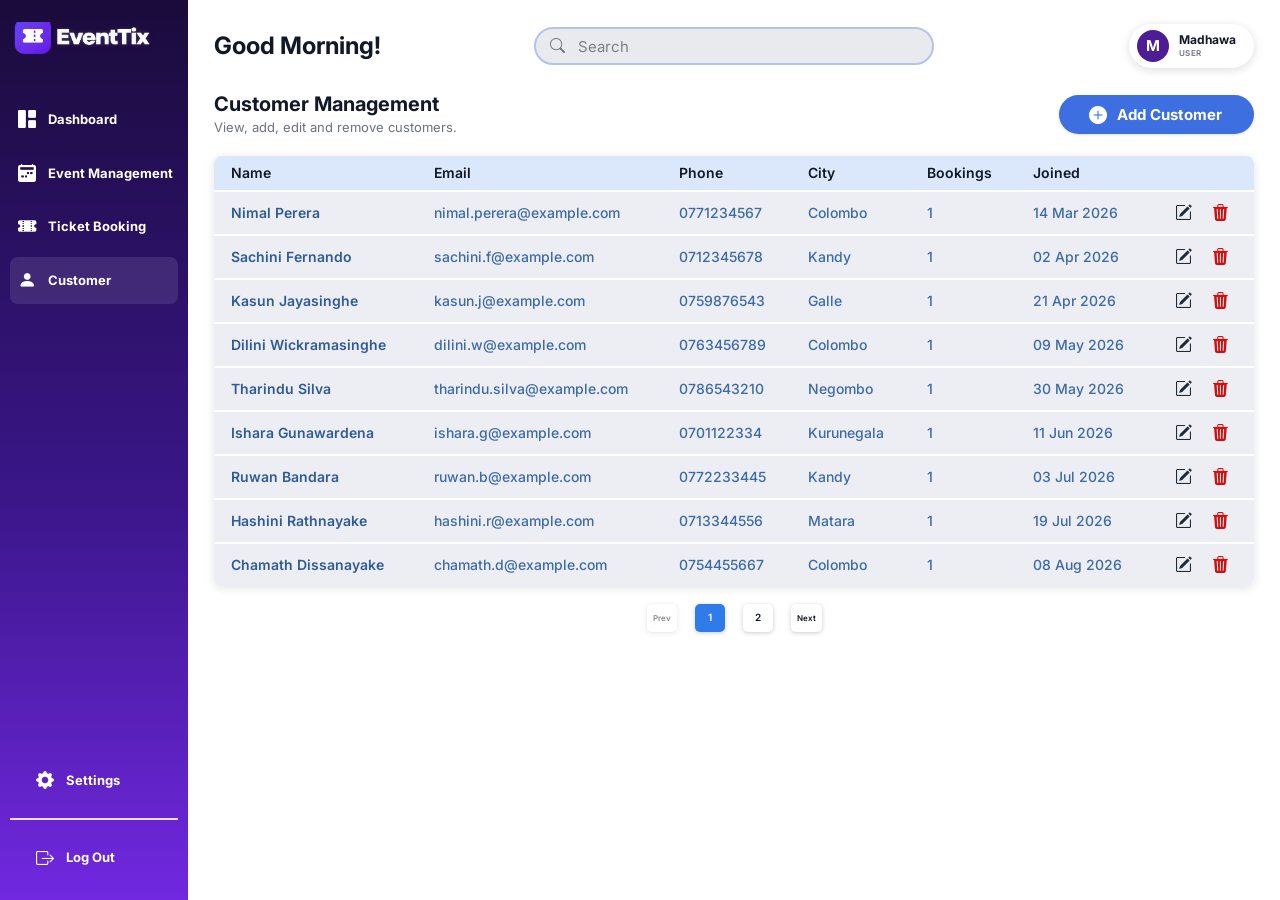
==== eventtix-backend/target/classes/static/customers.html @ 95b6c3e0 "layered_architecture_and_event" ====
<!DOCTYPE html>
<html lang="en">
<head>
  <meta charset="UTF-8">
  <meta name="viewport" content="width=device-width, initial-scale=1">
  <meta name="description" content="EventTix customer management – add, edit and remove customers.">
  <meta name="theme-color" content="#1a0b3b">
  <title>Customers | EventTix</title>
  <link rel="preconnect" href="https://fonts.googleapis.com">
  <link rel="preconnect" href="https://fonts.gstatic.com" crossorigin>
  <link href="https://fonts.googleapis.com/css2?family=Inter:wght@400;500;600;700;800&display=swap" rel="stylesheet">
  <link href="https://cdn.jsdelivr.net/npm/bootstrap@5.3.3/dist/css/bootstrap.min.css" rel="stylesheet">
  <link href="https://cdn.jsdelivr.net/npm/bootstrap-icons@1.11.3/font/bootstrap-icons.min.css" rel="stylesheet">
  <link href="css/style.css" rel="stylesheet">
</head>
<body data-page="customers">
  <div class="app-shell">

    <!-- ===== Sidebar (shared fragment) ===== -->
    <aside class="sidebar" id="sidebar" aria-label="Main navigation">
      <a class="sidebar-brand" href="index.html">
        <img src="assets/images/eventtix-logo.png" alt="EventTix">
      </a>
      <nav>
        <ul class="sidebar-nav">
          <li><a class="sidebar-link" href="index.html"><i class="bi bi-grid-1x2-fill" aria-hidden="true"></i><span>Dashboard</span></a></li>
          <li><a class="sidebar-link" href="events.html"><i class="bi bi-calendar2-week-fill" aria-hidden="true"></i><span>Event Management</span></a></li>
          <li><a class="sidebar-link" href="bookings.html"><i class="bi bi-ticket-perforated-fill" aria-hidden="true"></i><span>Ticket Booking</span></a></li>
          <li><a class="sidebar-link active" aria-current="page" href="customers.html"><i class="bi bi-person-fill" aria-hidden="true"></i><span>Customer</span></a></li>
        </ul>
      </nav>
      <div class="sidebar-footer">
        <ul class="sidebar-footer-nav">
          <li><a class="sidebar-link" href="#" data-action="settings"><i class="bi bi-gear-fill" aria-hidden="true"></i><span>Settings</span></a></li>
        </ul>
        <hr class="sidebar-divider">
        <ul class="sidebar-footer-nav">
          <li><a class="sidebar-link" href="#" data-action="logout"><i class="bi bi-box-arrow-right" aria-hidden="true"></i><span>Log Out</span></a></li>
        </ul>
      </div>
    </aside>
    <div class="sidebar-backdrop" id="sidebarBackdrop"></div>
    <!-- ===== /Sidebar ===== -->

    <main class="main-content">

      <!-- ===== Top header (shared fragment) ===== -->
      <header class="topbar">
        <div class="topbar-start">
          <button class="sidebar-toggle" id="sidebarToggle" type="button" aria-controls="sidebar" aria-expanded="false" aria-label="Open navigation">
            <i class="bi bi-list" aria-hidden="true"></i>
          </button>
          <p class="greeting" data-greeting>Good Morning!</p>
        </div>
        <form class="search-box" role="search" onsubmit="return false;">
          <i class="bi bi-search" aria-hidden="true"></i>
          <label for="globalSearch" class="visually-hidden">Search customers</label>
          <input type="search" id="globalSearch" name="q" placeholder="Search" autocomplete="off">
        </form>
        <div class="profile-pill">
          <span class="profile-avatar" aria-hidden="true">M</span>
          <span class="profile-text">
            <span class="profile-name">Madhawa</span>
            <span class="profile-role">User</span>
          </span>
        </div>
      </header>
      <!-- ===== /Top header ===== -->

      <div class="page-header">
        <div>
          <h1 class="page-title">Customer Management</h1>
          <p class="page-subtitle">View, add, edit and remove customers.</p>
        </div>
        <button type="button" class="btn btn-et-primary" id="addCustomerBtn"><i class="bi bi-plus-circle-fill" aria-hidden="true"></i>Add Customer</button>
      </div>

      <section class="panel" aria-label="Customers">
        <div class="table-responsive">
          <table class="table table-et">
            <thead>
              <tr>
                <th scope="col">Name</th>
                <th scope="col">Email</th>
                <th scope="col">Phone</th>
                <th scope="col">City</th>
                <th scope="col">Bookings</th>
                <th scope="col">Joined</th>
                <th scope="col" class="col-actions"><span class="visually-hidden">Actions</span></th>
              </tr>
            </thead>
            <tbody id="customersTableBody"></tbody>
          </table>
        </div>
      </section>

      <nav aria-label="Customers pagination">
        <ul class="pagination-et" id="customersPagination"></ul>
      </nav>
    </main>
  </div>

  <!-- Add / Edit customer modal -->
  <div class="modal fade" id="customerModal" tabindex="-1" aria-labelledby="customerModalTitle" aria-hidden="true">
    <div class="modal-dialog modal-dialog-centered">
      <div class="modal-content">
        <!-- action/method are ready for a Spring Boot controller, e.g. @PostMapping("/customers/save") -->
        <form id="customerForm" action="/customers/save" method="post" novalidate>
          <div class="modal-header border-0 pb-0">
            <h2 class="modal-title" id="customerModalTitle">Add Customer</h2>
            <button type="button" class="btn-close" data-bs-dismiss="modal" aria-label="Close"></button>
          </div>
          <div class="modal-body">
            <input type="hidden" name="id">
            <div class="row g-3">
              <div class="col-sm-6">
                <label for="firstName" class="form-label">First name</label>
                <input type="text" class="form-control" id="firstName" name="firstName" required minlength="2" maxlength="50">
                <div class="invalid-feedback">Enter a first name (2–50 characters).</div>
              </div>
              <div class="col-sm-6">
                <label for="lastName" class="form-label">Last name</label>
                <input type="text" class="form-control" id="lastName" name="lastName" required minlength="2" maxlength="50">
                <div class="invalid-feedback">Enter a last name (2–50 characters).</div>
              </div>
              <div class="col-12">
                <label for="email" class="form-label">Email</label>
                <input type="email" class="form-control" id="email" name="email" required maxlength="100" placeholder="name@example.com">
                <div class="invalid-feedback" id="emailFeedback">Enter a valid email address.</div>
              </div>
              <div class="col-sm-6">
                <label for="phone" class="form-label">Phone</label>
                <input type="tel" class="form-control" id="phone" name="phone" required pattern="0[0-9]{9}" placeholder="07XXXXXXXX">
                <div class="invalid-feedback">Enter a 10-digit number starting with 0.</div>
              </div>
              <div class="col-sm-6">
                <label for="city" class="form-label">City</label>
                <input type="text" class="form-control" id="city" name="city" required maxlength="50">
                <div class="invalid-feedback">Please enter a city.</div>
              </div>
            </div>
          </div>
          <div class="modal-footer border-0 pt-0">
            <button type="button" class="btn btn-et-outline" data-bs-dismiss="modal">Cancel</button>
            <button type="submit" class="btn btn-et-primary"><i class="bi bi-check-circle-fill" aria-hidden="true"></i>Save</button>
          </div>
        </form>
      </div>
    </div>
  </div>

  <script src="https://cdn.jsdelivr.net/npm/bootstrap@5.3.3/dist/js/bootstrap.bundle.min.js"></script>
  <script src="js/mock-data.js"></script>
  <script src="js/app.js"></script>
</body>
</html>
---- eventtix-backend/target/classes/static/css/style.css ----
/* ==========================================================================
   EventTix – Event Management System
   Shared design system for every page.
   ========================================================================== */

:root {
  --et-sidebar-width: 188px;
  --et-sidebar-top: #1a0b3b;
  --et-sidebar-bottom: #7128e0;
  --et-sidebar-active: rgba(255, 255, 255, 0.1);

  --et-primary: #3d6fe0;
  --et-primary-hover: #2f5cc7;
  --et-link: #3d6aa8;
  --et-text: #111827;
  --et-muted: #6b7280;

  --et-table-head: #dbe7fb;
  --et-table-row: #eceef3;
  --et-surface: #ffffff;
  --et-border: #e5e7eb;

  --et-radius-sm: 8px;
  --et-radius: 15px;
  --et-shadow: 0 2px 8px rgba(17, 24, 39, 0.08);
  --et-shadow-sm: 0 1px 3px rgba(17, 24, 39, 0.12);

  --et-content-padding: 26px;
}

* {
  box-sizing: border-box;
}

body {
  font-family: "Inter", system-ui, -apple-system, "Segoe UI", Roboto, sans-serif;
  color: var(--et-text);
  background: var(--et-surface);
  font-size: 14px;
  overflow-x: hidden;
}

a {
  text-decoration: none;
}

/* --------------------------------------------------------------------------
   Layout shell
   -------------------------------------------------------------------------- */
.app-shell {
  display: flex;
  min-height: 100vh;
}

.main-content {
  flex: 1 1 auto;
  min-width: 0;
  margin-left: var(--et-sidebar-width);
  padding: 22px var(--et-content-padding) 28px;
}

/* --------------------------------------------------------------------------
   Sidebar
   -------------------------------------------------------------------------- */
.sidebar {
  position: fixed;
  inset: 0 auto 0 0;
  width: var(--et-sidebar-width);
  height: 100vh;
  display: flex;
  flex-direction: column;
  padding: 22px 10px 18px;
  background: linear-gradient(180deg, var(--et-sidebar-top) 0%, #3a1689 55%, var(--et-sidebar-bottom) 100%);
  color: #fff;
  z-index: 1040;
  transition: transform 0.25s ease;
}

.sidebar-brand {
  display: block;
  height: 40px;
  margin: 0 0 34px 4px;
  overflow: hidden;
}

.sidebar-brand img {
  display: block;
  width: 168px;
  height: auto;
  margin: -14px 0 0 -16px;
}

.sidebar-nav,
.sidebar-footer-nav {
  list-style: none;
  margin: 0;
  padding: 0;
  display: flex;
  flex-direction: column;
  gap: 6px;
}

.sidebar-link {
  display: flex;
  align-items: center;
  gap: 10px;
  padding: 13px 6px;
  border-radius: var(--et-radius-sm);
  color: #fff;
  font-weight: 700;
  font-size: 13px;
  line-height: 1.2;
  white-space: nowrap;
  transition: background-color 0.15s ease;
}

.sidebar-link i {
  font-size: 18px;
  width: 22px;
  text-align: center;
  flex-shrink: 0;
}

.sidebar-link:hover,
.sidebar-link:focus-visible {
  color: #fff;
  background: rgba(255, 255, 255, 0.07);
}

.sidebar-link.active {
  background: var(--et-sidebar-active);
}

.sidebar-footer {
  margin-top: auto;
}

.sidebar-footer .sidebar-link {
  padding-left: 24px;
}

.sidebar-divider {
  border: 0;
  border-top: 2px solid rgba(255, 255, 255, 0.85);
  opacity: 1;
  margin: 14px 0;
}

.sidebar-backdrop {
  display: none;
}

/* --------------------------------------------------------------------------
   Top header
   -------------------------------------------------------------------------- */
.topbar {
  display: grid;
  grid-template-columns: 1fr minmax(0, 400px) 1fr;
  align-items: center;
  gap: 20px;
  min-height: 48px;
  margin-bottom: 22px;
}

.topbar-start {
  display: flex;
  align-items: center;
  gap: 10px;
  min-width: 0;
}

.greeting {
  margin: 0;
  font-size: 24px;
  font-weight: 700;
  white-space: nowrap;
}

.sidebar-toggle {
  display: none;
  border: 0;
  background: transparent;
  font-size: 24px;
  line-height: 1;
  padding: 4px;
  color: var(--et-text);
}

.search-box {
  position: relative;
  width: 100%;
}

.search-box i {
  position: absolute;
  left: 16px;
  top: 50%;
  transform: translateY(-50%);
  color: var(--et-muted);
  font-size: 15px;
  pointer-events: none;
}

.search-box input {
  width: 100%;
  height: 38px;
  padding: 0 16px 0 42px;
  border: 2px solid #b4c3ec;
  border-radius: 999px;
  background: #e9eaee;
  font-size: 15px;
  color: var(--et-text);
  transition: border-color 0.15s ease, box-shadow 0.15s ease;
}

.search-box input::placeholder {
  color: #7b7f88;
}

.search-box input:focus {
  outline: none;
  border-color: var(--et-primary);
  box-shadow: 0 0 0 3px rgba(61, 111, 224, 0.15);
}

.profile-pill {
  justify-self: end;
  display: flex;
  align-items: center;
  gap: 10px;
  padding: 6px 18px 6px 8px;
  background: #fff;
  border-radius: 999px;
  box-shadow: 0 2px 10px rgba(17, 24, 39, 0.14);
}

.profile-avatar {
  width: 32px;
  height: 32px;
  border-radius: 50%;
  display: grid;
  place-items: center;
  background: #4c1d95;
  color: #fff;
  font-weight: 700;
  font-size: 15px;
  flex-shrink: 0;
}

.profile-name {
  display: block;
  font-size: 12px;
  font-weight: 700;
  line-height: 1.1;
}

.profile-role {
  display: block;
  font-size: 8px;
  font-weight: 600;
  color: var(--et-muted);
  letter-spacing: 0.04em;
  text-transform: uppercase;
}

/* --------------------------------------------------------------------------
   Summary cards
   -------------------------------------------------------------------------- */
.summary-row {
  display: flex;
  align-items: flex-end;
  justify-content: space-between;
  gap: 20px;
  margin-bottom: 30px;
}

.summary-cards {
  display: flex;
  flex-wrap: wrap;
  gap: 30px;
}

.stat-card {
  width: 172px;
  min-height: 89px;
  padding: 10px 14px;
  border-radius: var(--et-radius);
  color: #fff;
  box-shadow: var(--et-shadow);
}

.stat-card-label {
  display: block;
  font-size: 15px;
  font-weight: 700;
  line-height: 1.2;
}

.stat-card-value {
  display: block;
  font-size: 40px;
  font-weight: 800;
  line-height: 1.05;
}

.stat-card--purple {
  background: linear-gradient(110deg, #6d1c5c 0%, #4f3aa8 100%);
}

.stat-card--orange {
  background: linear-gradient(110deg, #861b3d 0%, #f29149 100%);
}

.stat-card--blue {
  background: linear-gradient(110deg, #9547f5 0%, #5568ff 100%);
}

/* --------------------------------------------------------------------------
   Buttons
   -------------------------------------------------------------------------- */
.btn-et-primary {
  display: inline-flex;
  align-items: center;
  gap: 10px;
  padding: 6px 32px 6px 30px;
  border: 0;
  border-radius: 999px;
  background: var(--et-primary);
  color: #fff;
  font-weight: 700;
  font-size: 15px;
  white-space: nowrap;
  box-shadow: var(--et-shadow-sm);
}

.btn-et-primary:hover,
.btn-et-primary:focus-visible {
  background: var(--et-primary-hover);
  color: #fff;
}

.btn-et-primary i {
  font-size: 18px;
}

.btn-et-outline {
  border: 1px solid var(--et-border);
  border-radius: 999px;
  padding: 6px 22px;
  background: #fff;
  font-weight: 600;
  color: var(--et-text);
}

.btn-et-outline:hover {
  background: #f3f4f6;
}

/* --------------------------------------------------------------------------
   Data table
   -------------------------------------------------------------------------- */
.panel {
  background: #fff;
  border-radius: var(--et-radius-sm);
  box-shadow: 0 2px 10px rgba(17, 24, 39, 0.12);
  overflow: hidden;
}

.panel-header {
  display: flex;
  align-items: center;
  justify-content: space-between;
  gap: 12px;
  padding: 14px 17px;
}

.panel-title {
  margin: 0;
  font-size: 16px;
  font-weight: 700;
}

.panel-link {
  font-size: 13px;
  font-weight: 600;
  color: var(--et-primary);
}

.panel-body {
  padding: 4px 17px 17px;
}

.table-et {
  margin: 0;
  width: 100%;
  border-collapse: separate;
  border-spacing: 0;
}

.table-et > :not(caption) > * > * {
  padding: 0 17px;
  height: 44px;
  vertical-align: middle;
  border: 0;
  white-space: nowrap;
  box-shadow: none;
}

.table-et thead th {
  background: var(--et-table-head);
  color: var(--et-text);
  font-weight: 600;
  font-size: 14px;
  height: 34px;
}

.table-et tbody td {
  background: var(--et-table-row);
  color: var(--et-link);
  font-weight: 500;
  border-top: 2px solid #fff;
}

.table-et tbody tr:hover td {
  background: #e3e7ef;
}

.table-et .col-actions {
  width: 1%;
  text-align: right;
}

.table-et .cell-strong {
  color: #2f5b96;
  font-weight: 600;
}

.table-et .cell-muted {
  color: var(--et-muted);
  font-size: 12px;
  font-weight: 400;
}

.action-btn {
  border: 0;
  background: transparent;
  padding: 4px 8px;
  font-size: 17px;
  line-height: 1;
  border-radius: 6px;
}

.action-btn--edit {
  color: #1f2937;
}

.action-btn--delete {
  color: #d10f0f;
}

.action-btn:hover {
  background: rgba(17, 24, 39, 0.06);
}

.action-btn:focus-visible {
  outline: 2px solid var(--et-primary);
  outline-offset: 1px;
}

.empty-state {
  text-align: center;
  padding: 36px 16px !important;
  height: auto !important;
  color: var(--et-muted) !important;
  white-space: normal !important;
}

.empty-state i {
  display: block;
  font-size: 28px;
  margin-bottom: 6px;
  color: #9ca3af;
}

/* --------------------------------------------------------------------------
   Status badges
   -------------------------------------------------------------------------- */
.status-badge {
  display: inline-flex;
  align-items: center;
  gap: 4px;
  padding: 2px 6px 2px 5px;
  border-radius: 6px;
  font-size: 14px;
  font-weight: 600;
  line-height: 1.3;
}

.status-badge::before {
  content: "";
  width: 4px;
  height: 4px;
  border-radius: 50%;
  background: currentColor;
}

.status-badge--success {
  background: #c9f3cf;
  color: #137333;
}

.status-badge--info {
  background: #c8f1f5;
  color: #0b6f7c;
}

.status-badge--danger {
  background: #fbd0d3;
  color: #d0202c;
}

/* --------------------------------------------------------------------------
   Pagination
   -------------------------------------------------------------------------- */
.pagination-et {
  display: flex;
  justify-content: center;
  flex-wrap: wrap;
  gap: 18px;
  margin: 18px 0 0;
  padding: 0;
  list-style: none;
}

.pagination-et button {
  min-width: 30px;
  height: 28px;
  padding: 0 6px;
  border: 0;
  border-radius: 5px;
  background: #fff;
  color: var(--et-text);
  font-size: 10px;
  font-weight: 600;
  box-shadow: 0 1px 4px rgba(17, 24, 39, 0.22);
}

.pagination-et .page-nav {
  font-size: 8px;
  min-width: 30px;
}

.pagination-et button:hover:not(:disabled) {
  background: #eef2ff;
}

.pagination-et button.active {
  background: #2f7be9;
  color: #fff;
}

.pagination-et button:disabled {
  opacity: 0.5;
  cursor: not-allowed;
}

.pagination-et .page-ellipsis {
  pointer-events: none;
}

/* --------------------------------------------------------------------------
   Forms
   -------------------------------------------------------------------------- */
.page-header {
  display: flex;
  align-items: center;
  justify-content: space-between;
  gap: 16px;
  margin-bottom: 18px;
}

.page-title {
  margin: 0;
  font-size: 20px;
  font-weight: 700;
}

.page-subtitle {
  margin: 2px 0 0;
  color: var(--et-muted);
  font-size: 13px;
}

.breadcrumb-et {
  font-size: 13px;
  margin-bottom: 4px;
}

.breadcrumb-et a {
  color: var(--et-primary);
  font-weight: 600;
}

.form-panel {
  padding: 22px 24px;
}

.form-label {
  font-weight: 600;
  font-size: 13px;
  margin-bottom: 6px;
}

.form-control,
.form-select {
  font-size: 14px;
  border-radius: var(--et-radius-sm);
  border-color: #d1d5db;
  min-height: 40px;
}

.form-control:focus,
.form-select:focus {
  border-color: var(--et-primary);
  box-shadow: 0 0 0 3px rgba(61, 111, 224, 0.15);
}

.form-text {
  font-size: 12px;
}

.form-section-title {
  font-size: 13px;
  font-weight: 700;
  text-transform: uppercase;
  letter-spacing: 0.04em;
  color: var(--et-muted);
  margin: 0 0 12px;
}

.form-actions {
  display: flex;
  justify-content: flex-end;
  gap: 10px;
  padding-top: 18px;
  margin-top: 6px;
  border-top: 1px solid var(--et-border);
}

.total-box {
  display: flex;
  justify-content: space-between;
  align-items: center;
  padding: 12px 14px;
  background: var(--et-table-head);
  border-radius: var(--et-radius-sm);
  font-weight: 600;
}

.total-box strong {
  font-size: 18px;
  color: #2f5b96;
}

/* --------------------------------------------------------------------------
   Dashboard – recent bookings list
   -------------------------------------------------------------------------- */
.activity-list {
  list-style: none;
  margin: 0;
  padding: 0;
  display: grid;
  grid-template-columns: repeat(auto-fill, minmax(320px, 1fr));
  column-gap: 32px;
}

.activity-item {
  display: flex;
  align-items: center;
  gap: 12px;
  padding: 10px 0;
  border-bottom: 1px solid var(--et-border);
}

.activity-avatar {
  width: 34px;
  height: 34px;
  border-radius: 50%;
  display: grid;
  place-items: center;
  background: #ede9fe;
  color: #5b21b6;
  font-weight: 700;
  font-size: 13px;
  flex-shrink: 0;
}

.activity-body {
  min-width: 0;
  flex: 1;
}

.activity-title {
  display: block;
  font-weight: 600;
  font-size: 13px;
  white-space: nowrap;
  overflow: hidden;
  text-overflow: ellipsis;
}

.activity-meta {
  display: block;
  font-size: 12px;
  color: var(--et-muted);
  white-space: nowrap;
  overflow: hidden;
  text-overflow: ellipsis;
}

.activity-amount {
  font-weight: 700;
  font-size: 13px;
  color: #2f5b96;
  white-space: nowrap;
}

/* --------------------------------------------------------------------------
   Toast + modal tweaks
   -------------------------------------------------------------------------- */
.toast-container {
  z-index: 1090;
}

.modal-content {
  border: 0;
  border-radius: var(--et-radius);
}

.modal-title {
  font-weight: 700;
  font-size: 17px;
}

/* --------------------------------------------------------------------------
   Responsive
   -------------------------------------------------------------------------- */
@media (max-width: 1199.98px) {
  .topbar {
    grid-template-columns: auto minmax(0, 1fr) auto;
  }
}

@media (max-width: 991.98px) {
  :root {
    --et-content-padding: 18px;
  }

  .sidebar {
    transform: translateX(-100%);
    width: 220px;
  }

  .sidebar.is-open {
    transform: translateX(0);
  }

  .sidebar-backdrop.is-open {
    display: block;
    position: fixed;
    inset: 0;
    background: rgba(17, 24, 39, 0.45);
    z-index: 1030;
  }

  .main-content {
    margin-left: 0;
  }

  .sidebar-toggle {
    display: inline-block;
  }

  .summary-row {
    flex-direction: column;
    align-items: stretch;
  }

  .summary-row .btn-et-primary {
    align-self: flex-end;
  }
}

@media (max-width: 767.98px) {
  .topbar {
    grid-template-columns: 1fr auto;
    gap: 12px;
  }

  .topbar .search-box {
    grid-column: 1 / -1;
    grid-row: 2;
  }

  .greeting {
    font-size: 20px;
  }

  .profile-pill {
    padding: 4px;
  }

  .profile-text {
    display: none;
  }

  .summary-cards {
    gap: 12px;
    display: grid;
    grid-template-columns: repeat(3, minmax(0, 1fr));
  }

  .stat-card {
    width: auto;
    min-height: 80px;
    padding: 10px;
  }

  .stat-card-label {
    font-size: 12px;
  }

  .stat-card-value {
    font-size: 30px;
  }

  .page-header {
    flex-direction: column;
    align-items: flex-start;
  }

  .form-panel {
    padding: 18px 16px;
  }
}

/* --------------------------------------------------------------------------
   Conversion fix - NOT part of the original stylesheet
   Bootstrap's .visually-hidden is position:absolute. In the "Actions" table
   header it escaped .table-responsive and stretched the page to the full table
   width on phones (events / bookings / customers pages). Making the scroll
   container a containing block keeps it clipped. No visible layout change.
   Delete this rule to restore the original behaviour exactly.
   -------------------------------------------------------------------------- */
.table-responsive {
  position: relative;
}
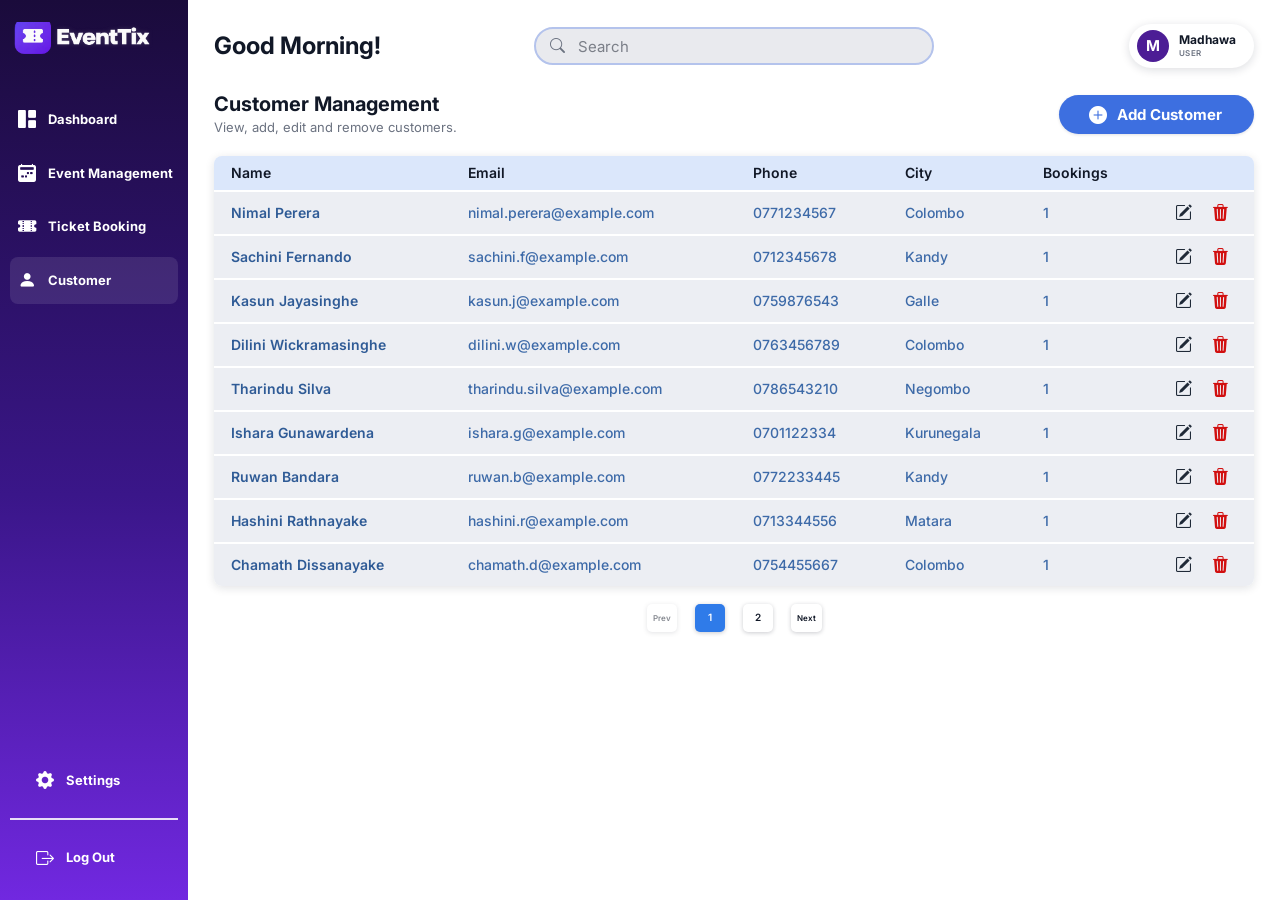
==== commit a479a24e: "Added customer management functionality new" ====
--- a/eventtix-backend/target/classes/static/customers.html
+++ b/eventtix-backend/target/classes/static/customers.html
@@ -85,7 +85,6 @@
                 <th scope="col">Phone</th>
                 <th scope="col">City</th>
                 <th scope="col">Bookings</th>
-                <th scope="col">Joined</th>
                 <th scope="col" class="col-actions"><span class="visually-hidden">Actions</span></th>
               </tr>
             </thead>
